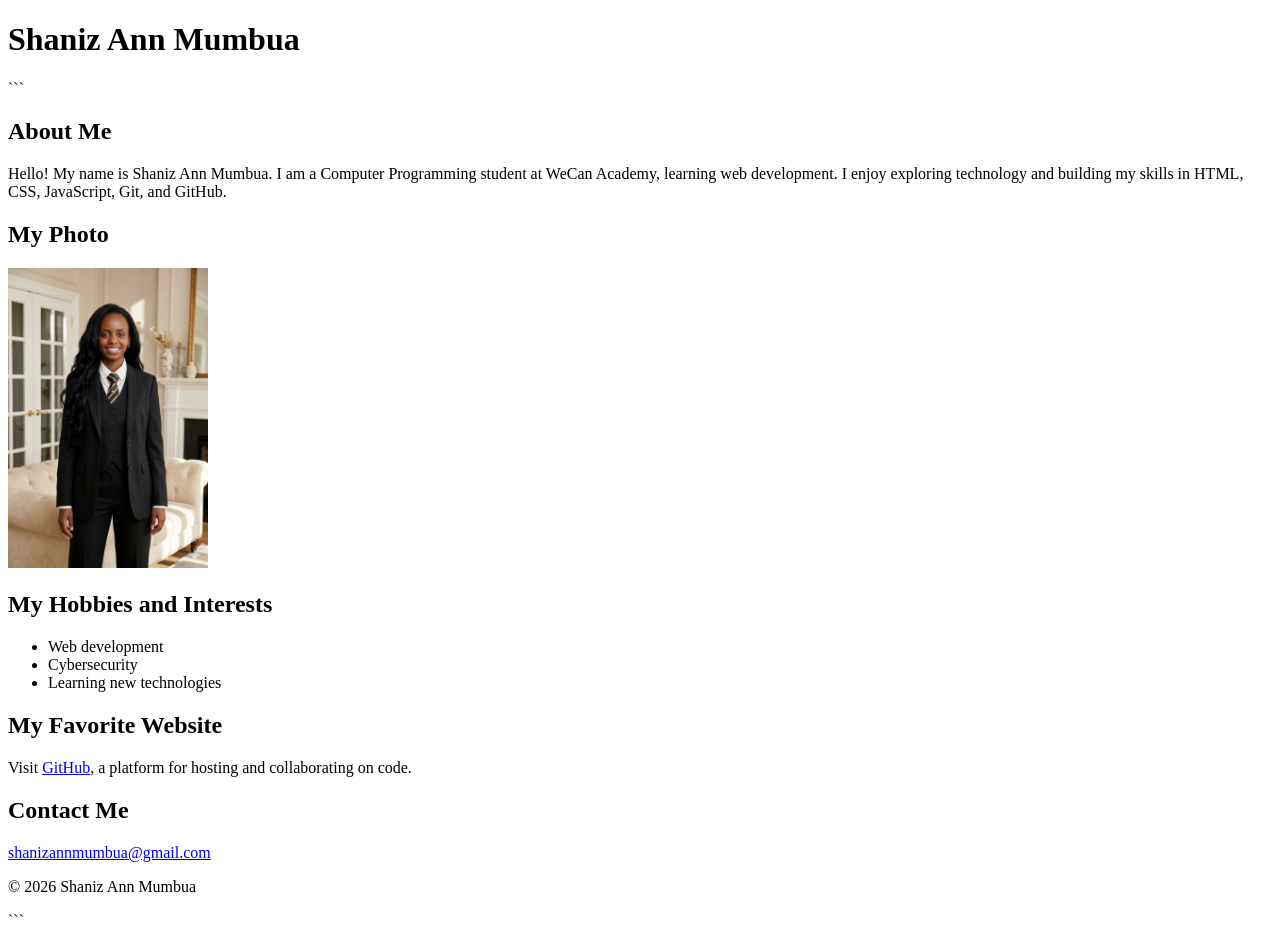
==== index.html @ b4c2e9be "feat: add first personal webpage" ====
<!DOCTYPE html>

<html lang="en">
<head>
    <meta charset="UTF-8">
    <meta name="viewport" content="width=device-width, initial-scale=1.0">
    <title>Shaniz Ann Mumbua - About Me</title>
</head>
<body>
    <header>
        <h1>Shaniz Ann Mumbua</h1>
    </header>

```
<main>
    <section>
        <h2>About Me</h2>
        <p>
            Hello! My name is Shaniz Ann Mumbua. I am a Computer Programming
            student at WeCan Academy, learning web development. I enjoy
            exploring technology and building my skills in HTML, CSS,
            JavaScript, Git, and GitHub.
        </p>
    </section>

    <section>
        <h2>My Photo</h2>
        <img src="images/my-photo.png"
             alt="Placeholder image representing Shaniz"
             width="200"
             height="300">
    </section>

    <section>
        <h2>My Hobbies and Interests</h2>
        <ul>
            <li>Web development</li>
            <li>Cybersecurity</li>
            <li>Learning new technologies</li>
        </ul>
    </section>

    <section>
        <h2>My Favorite Website</h2>
        <p>
            Visit <a href="https://github.com">GitHub</a>,
            a platform for hosting and collaborating on code.
        </p>
    </section>

    <section>
        <h2>Contact Me</h2>
        <p>
            <a href="mailto:shanizannmumbua@gmail.com">
                shanizannmumbua@gmail.com
            </a>
        </p>
    </section>
</main>

<footer>
    <p>&copy; 2026 Shaniz Ann Mumbua</p>
</footer>
```

</body>
</html>
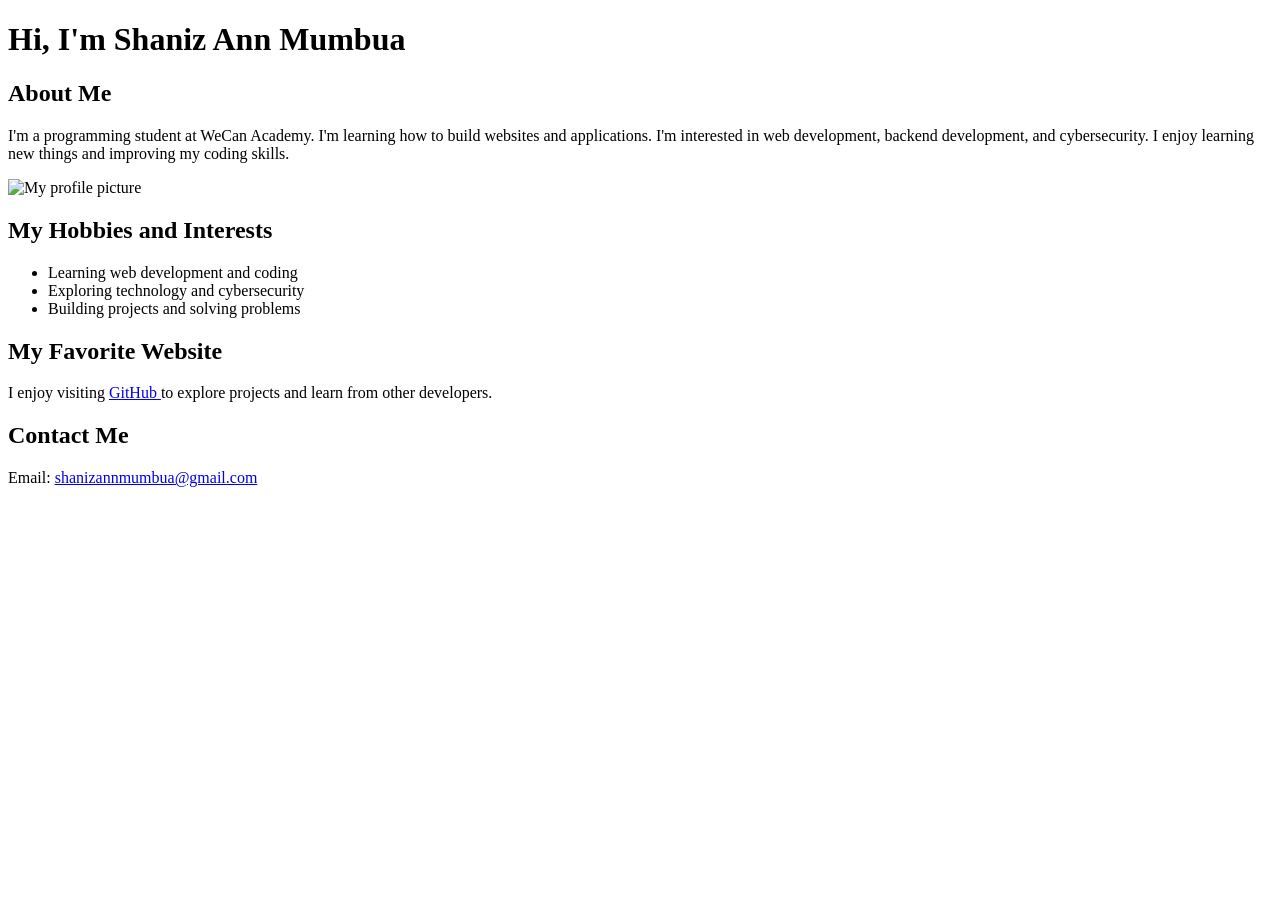
==== commit dcbc2455: "Add: About Me HTML page" ====
--- a/index.html
+++ b/index.html
@@ -1,5 +1,4 @@
 <!DOCTYPE html>
-
 <html lang="en">
 <head>
     <meta charset="UTF-8">
@@ -8,61 +7,52 @@
 </head>
 <body>
     <header>
-        <h1>Shaniz Ann Mumbua</h1>
+        <h1>Hi, I'm Shaniz Ann Mumbua</h1>
     </header>
 
-```
-<main>
-    <section>
-        <h2>About Me</h2>
-        <p>
-            Hello! My name is Shaniz Ann Mumbua. I am a Computer Programming
-            student at WeCan Academy, learning web development. I enjoy
-            exploring technology and building my skills in HTML, CSS,
-            JavaScript, Git, and GitHub.
-        </p>
-    </section>
+    <main>
+        <section>
+            <h2>About Me</h2>
 
-    <section>
-        <h2>My Photo</h2>
-        <img src="images/my-photo.png"
-             alt="Placeholder image representing Shaniz"
-             width="200"
-             height="300">
-    </section>
+            <p>
+                I'm a programming student at WeCan Academy. I'm learning how
+                to build websites and applications. I'm interested in web
+                development, backend development, and cybersecurity.
+                I enjoy learning new things and improving my coding skills.
+            </p>
+            <img src="./images/photo.jpg" alt="My profile picture" width="300" height="400">
+        </section>
 
-    <section>
-        <h2>My Hobbies and Interests</h2>
-        <ul>
-            <li>Web development</li>
-            <li>Cybersecurity</li>
-            <li>Learning new technologies</li>
-        </ul>
-    </section>
+        <section>
+            <h2>My Hobbies and Interests</h2>
+            <ul>
+                <li>Learning web development and coding</li>
+                <li>Exploring technology and cybersecurity</li>
+                <li>Building projects and solving problems</li>
+            </ul>
+        </section>
 
-    <section>
-        <h2>My Favorite Website</h2>
-        <p>
-            Visit <a href="https://github.com">GitHub</a>,
-            a platform for hosting and collaborating on code.
-        </p>
-    </section>
+        <section>
+            <h2>My Favorite Website</h2>
+            <p>
+                I enjoy visiting
+                <a href="https://github.com/" target="_blank">
+                    GitHub
+                </a>
+                to explore projects and learn from other developers.
+            </p>
+        </section>
 
-    <section>
-        <h2>Contact Me</h2>
-        <p>
-            <a href="mailto:shanizannmumbua@gmail.com">
-                shanizannmumbua@gmail.com
-            </a>
-        </p>
-    </section>
-</main>
+        <section>
+            <h2>Contact Me</h2>
 
-<footer>
-    <p>&copy; 2026 Shaniz Ann Mumbua</p>
-</footer>
-```
-
+            <p>
+                Email:
+                <a href="mailto:shanizannmumbua@gmail.com">
+                    shanizannmumbua@gmail.com
+                </a>
+            </p>
+        </section>
+    </main>
 </body>
-</html>
-
+</html>
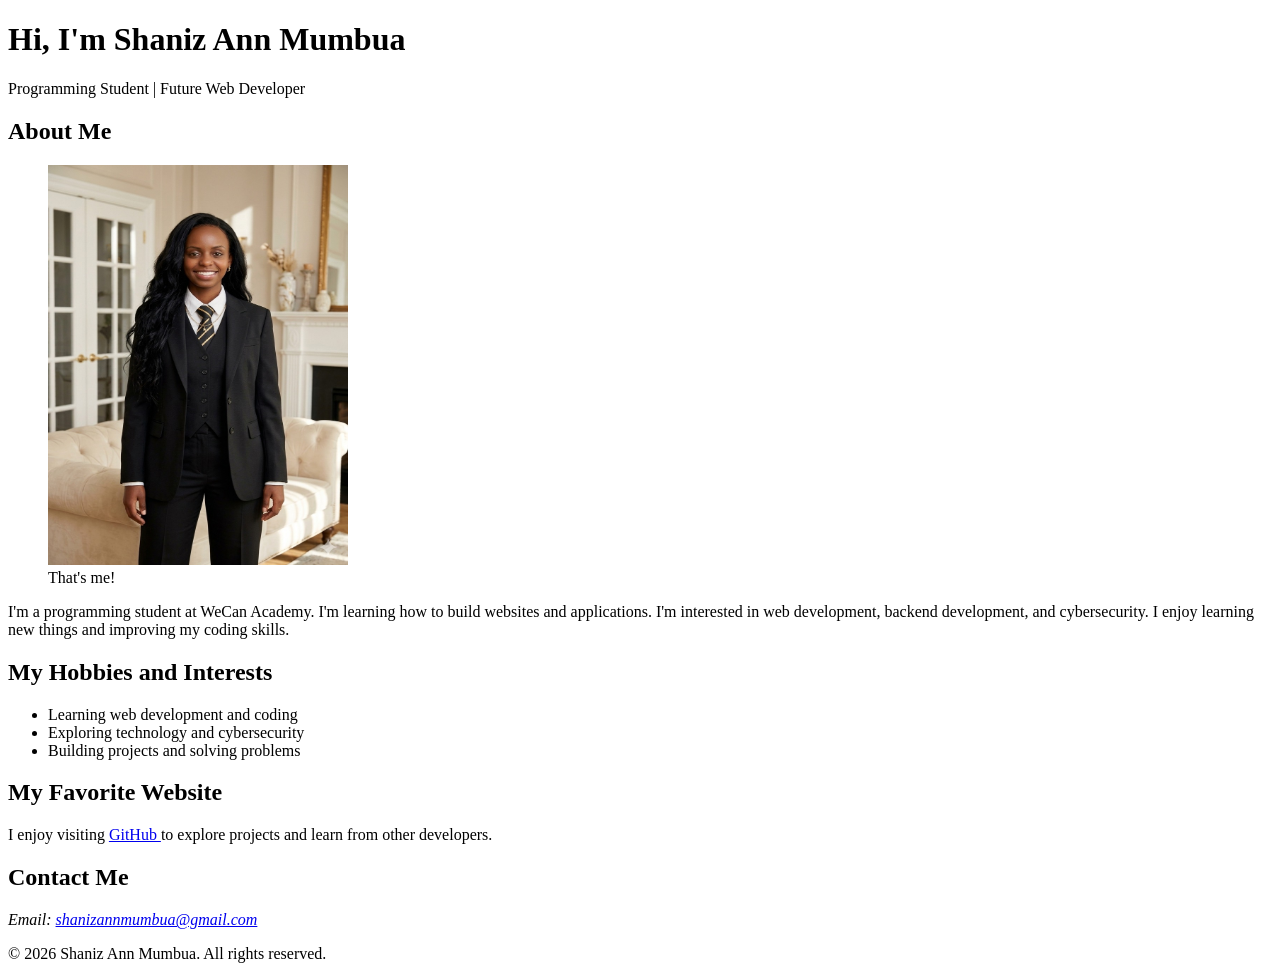
==== commit faf95f0c: "Refactor index.html for better semantics and accessibility Updated the structure and semantics of th" ====
--- a/index.html
+++ b/index.html
@@ -1,18 +1,39 @@
+
 <!DOCTYPE html>
 <html lang="en">
 <head>
     <meta charset="UTF-8">
     <meta name="viewport" content="width=device-width, initial-scale=1.0">
-    <title>Shaniz Ann Mumbua - About Me</title>
+
+    <meta
+        name="description"
+        content="Learn more about Shaniz Ann Mumbua, a programming student at WeCan Academy interested in web development, backend development, and cybersecurity."
+    >
+
+    <title>About Me | Shaniz Ann Mumbua</title>
 </head>
+
 <body>
+
     <header>
         <h1>Hi, I'm Shaniz Ann Mumbua</h1>
+        <p>Programming Student | Future Web Developer</p>
     </header>
 
     <main>
-        <section>
-            <h2>About Me</h2>
+
+        <section aria-labelledby="about-heading">
+            <h2 id="about-heading">About Me</h2>
+
+            <figure>
+                <img
+                    src="./images/photo.jpg"
+                    alt="Portrait of Shaniz Ann Mumbua"
+                    width="300"
+                    height="400"
+                >
+                <figcaption>That's me!</figcaption>
+            </figure>
 
             <p>
                 I'm a programming student at WeCan Academy. I'm learning how
@@ -20,11 +41,11 @@
                 development, backend development, and cybersecurity.
                 I enjoy learning new things and improving my coding skills.
             </p>
-            <img src="./images/photo.jpg" alt="My profile picture" width="300" height="400">
         </section>
 
-        <section>
-            <h2>My Hobbies and Interests</h2>
+        <section aria-labelledby="interests-heading">
+            <h2 id="interests-heading">My Hobbies and Interests</h2>
+
             <ul>
                 <li>Learning web development and coding</li>
                 <li>Exploring technology and cybersecurity</li>
@@ -32,27 +53,41 @@
             </ul>
         </section>
 
-        <section>
-            <h2>My Favorite Website</h2>
+        <section aria-labelledby="website-heading">
+            <h2 id="website-heading">My Favorite Website</h2>
+
             <p>
                 I enjoy visiting
-                <a href="https://github.com/" target="_blank">
+                <a
+                    href="https://github.com/"
+                    target="_blank"
+                    rel="noopener noreferrer"
+                    aria-label="Visit GitHub, opens in a new tab"
+                >
                     GitHub
                 </a>
                 to explore projects and learn from other developers.
             </p>
         </section>
 
-        <section>
-            <h2>Contact Me</h2>
+        <section aria-labelledby="contact-heading">
+            <h2 id="contact-heading">Contact Me</h2>
 
-            <p>
-                Email:
-                <a href="mailto:shanizannmumbua@gmail.com">
-                    shanizannmumbua@gmail.com
-                </a>
-            </p>
+            <address>
+                <p>
+                    Email:
+                    <a href="mailto:shanizannmumbua@gmail.com">
+                        shanizannmumbua@gmail.com
+                    </a>
+                </p>
+            </address>
         </section>
+
     </main>
+
+    <footer>
+        <p>&copy; 2026 Shaniz Ann Mumbua. All rights reserved.</p>
+    </footer>
+
 </body>
-</html>+</html>
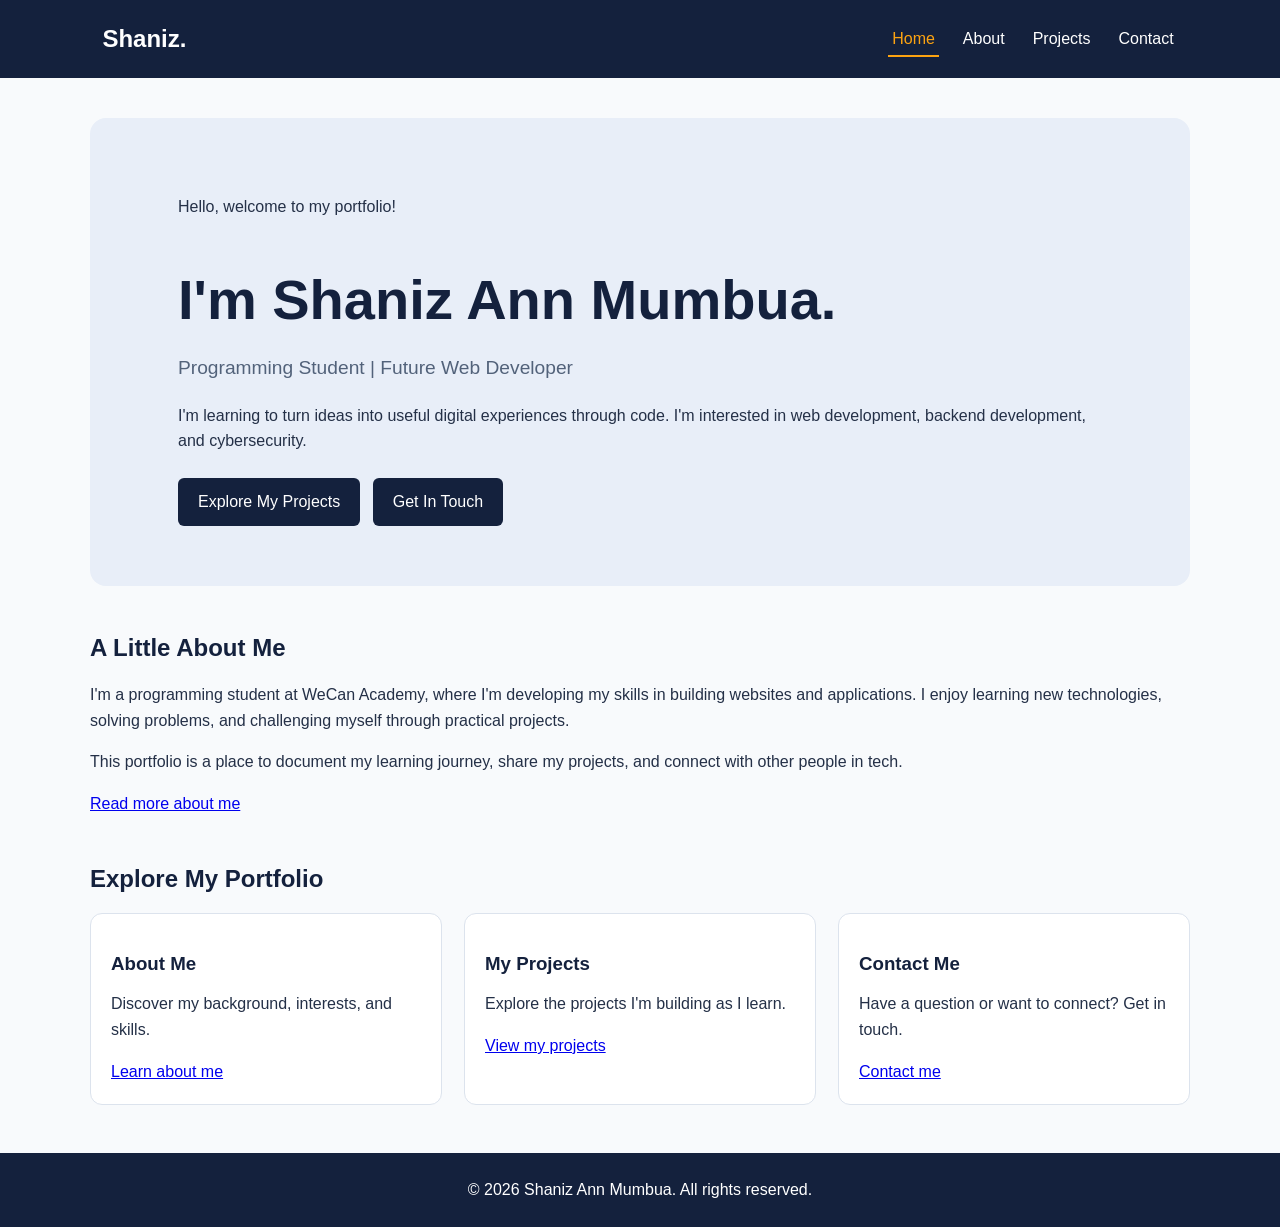
==== commit d6386366: "Revise index.html for portfolio updates" ====
--- a/index.html
+++ b/index.html
@@ -4,88 +4,89 @@
 <head>
     <meta charset="UTF-8">
     <meta name="viewport" content="width=device-width, initial-scale=1.0">
-
-    <meta
-        name="description"
-        content="Learn more about Shaniz Ann Mumbua, a programming student at WeCan Academy interested in web development, backend development, and cybersecurity."
-    >
-
-    <title>About Me | Shaniz Ann Mumbua</title>
+    <meta name="description" content="Welcome to the personal portfolio of Shaniz Ann Mumbua, a programming student at WeCan Academy.">
+    <title>Home | Shaniz Ann Mumbua</title>
+    <link rel="stylesheet" href="style.css">
 </head>
-
 <body>
 
-    <header>
-        <h1>Hi, I'm Shaniz Ann Mumbua</h1>
-        <p>Programming Student | Future Web Developer</p>
+    <header class="site-header">
+        <a class="logo" href="index.html">Shaniz.</a>
+
+        <nav aria-label="Main navigation">
+            <ul>
+                <li><a href="index.html" aria-current="page">Home</a></li>
+                <li><a href="about.html">About</a></li>
+                <li><a href="projects.html">Projects</a></li>
+                <li><a href="contact.html">Contact</a></li>
+            </ul>
+        </nav>
     </header>
 
     <main>
+        <section class="hero">
+            <p>Hello, welcome to my portfolio!</p>
 
-        <section aria-labelledby="about-heading">
-            <h2 id="about-heading">About Me</h2>
+            <h1>I'm Shaniz Ann Mumbua.</h1>
 
-            <figure>
-                <img
-                    src="./images/photo.jpg"
-                    alt="Portrait of Shaniz Ann Mumbua"
-                    width="300"
-                    height="400"
-                >
-                <figcaption>That's me!</figcaption>
-            </figure>
+            <p class="tagline">
+                Programming Student | Future Web Developer
+            </p>
 
             <p>
-                I'm a programming student at WeCan Academy. I'm learning how
-                to build websites and applications. I'm interested in web
-                development, backend development, and cybersecurity.
-                I enjoy learning new things and improving my coding skills.
+                I'm learning to turn ideas into useful digital experiences
+                through code. I'm interested in web development, backend
+                development, and cybersecurity.
             </p>
+
+            <a class="button" href="projects.html">Explore My Projects</a>
+            <a class="button" href="contact.html">Get In Touch</a>
         </section>
 
-        <section aria-labelledby="interests-heading">
-            <h2 id="interests-heading">My Hobbies and Interests</h2>
+        <section aria-labelledby="welcome-heading">
+            <h2 id="welcome-heading">A Little About Me</h2>
 
-            <ul>
-                <li>Learning web development and coding</li>
-                <li>Exploring technology and cybersecurity</li>
-                <li>Building projects and solving problems</li>
-            </ul>
+            <p>
+                I'm a programming student at WeCan Academy, where I'm
+                developing my skills in building websites and applications.
+                I enjoy learning new technologies, solving problems, and
+                challenging myself through practical projects.
+            </p>
+
+            <p>
+                This portfolio is a place to document my learning journey,
+                share my projects, and connect with other people in tech.
+            </p>
+
+            <a href="about.html">Read more about me</a>
         </section>
 
-        <section aria-labelledby="website-heading">
-            <h2 id="website-heading">My Favorite Website</h2>
+        <section aria-labelledby="explore-heading">
+            <h2 id="explore-heading">Explore My Portfolio</h2>
 
-            <p>
-                I enjoy visiting
-                <a
-                    href="https://github.com/"
-                    target="_blank"
-                    rel="noopener noreferrer"
-                    aria-label="Visit GitHub, opens in a new tab"
-                >
-                    GitHub
-                </a>
-                to explore projects and learn from other developers.
-            </p>
+            <div class="card-grid">
+                <article class="card">
+                    <h3>About Me</h3>
+                    <p>Discover my background, interests, and skills.</p>
+                    <a href="about.html">Learn about me</a>
+                </article>
+
+                <article class="card">
+                    <h3>My Projects</h3>
+                    <p>Explore the projects I'm building as I learn.</p>
+                    <a href="projects.html">View my projects</a>
+                </article>
+
+                <article class="card">
+                    <h3>Contact Me</h3>
+                    <p>Have a question or want to connect? Get in touch.</p>
+                    <a href="contact.html">Contact me</a>
+                </article>
+            </div>
         </section>
-
-        <section aria-labelledby="contact-heading">
-            <h2 id="contact-heading">Contact Me</h2>
-
-            <address>
-                <p>
-                    Email:
-                    <a href="mailto:shanizannmumbua@gmail.com">
-                        shanizannmumbua@gmail.com
-                    </a>
-                </p>
-            </address>
-        </section>
-
     </main>
 
-    <footer>
+    <footer class="site-footer">
         <p>&copy; 2026 Shaniz Ann Mumbua. All rights reserved.</p>
     </footer>
 
--- a/style.css
+++ b/style.css
@@ -0,0 +1,258 @@
+
+/* General page styling */
+* {
+    box-sizing: border-box;
+}
+
+body {
+    margin: 0;
+    font-family: Arial, sans-serif;
+    line-height: 1.6;
+    color: #243047;
+    background-color: #f8fafc;
+}
+
+img {
+    max-width: 100%;
+    height: auto;
+}
+
+/* Header and navigation */
+.site-header {
+    background-color: #14213d;
+    color: white;
+    padding: 20px 8%;
+    display: flex;
+    justify-content: space-between;
+    align-items: center;
+    flex-wrap: wrap;
+    gap: 16px;
+}
+
+.logo {
+    color: white;
+    text-decoration: none;
+    font-size: 1.5rem;
+    font-weight: bold;
+}
+
+nav ul {
+    display: flex;
+    flex-wrap: wrap;
+    gap: 20px;
+    list-style: none;
+    padding: 0;
+    margin: 0;
+}
+
+nav a {
+    color: white;
+    text-decoration: none;
+    padding: 8px 4px;
+}
+
+nav a:hover,
+nav a:focus-visible {
+    text-decoration: underline;
+}
+
+nav a[aria-current="page"] {
+    color: #fca311;
+    border-bottom: 2px solid #fca311;
+}
+
+/* Main content */
+main {
+    width: min(1100px, 88%);
+    margin: 40px auto;
+    min-height: 65vh;
+}
+
+section {
+    margin-bottom: 48px;
+}
+
+h1,
+h2,
+h3 {
+    line-height: 1.2;
+    color: #14213d;
+}
+
+.hero {
+    background-color: #e8eef8;
+    padding: 60px 8%;
+    border-radius: 16px;
+}
+
+.hero h1 {
+    font-size: clamp(2rem, 5vw, 3.5rem);
+    margin-bottom: 12px;
+}
+
+.tagline {
+    color: #52627a;
+    font-size: 1.2rem;
+}
+
+.button {
+    display: inline-block;
+    background-color: #14213d;
+    color: white;
+    text-decoration: none;
+    padding: 11px 20px;
+    border-radius: 6px;
+    margin: 8px 8px 0 0;
+}
+
+.button:hover,
+.button:focus-visible {
+    background-color: #30466d;
+}
+
+/* Cards and project images */
+.card-grid {
+    display: grid;
+    grid-template-columns: repeat(auto-fit, minmax(230px, 1fr));
+    gap: 22px;
+}
+
+.card {
+    background-color: white;
+    border: 1px solid #dce3ed;
+    border-radius: 12px;
+    overflow: hidden;
+    padding: 20px;
+}
+
+.card img {
+    width: 100%;
+    height: 190px;
+    object-fit: cover;
+    border-radius: 8px;
+}
+
+.card h3 {
+    margin-bottom: 8px;
+}
+
+/* About page */
+.profile-image {
+    width: 240px;
+    border-radius: 12px;
+}
+
+.timeline {
+    border-left: 3px solid #fca311;
+    padding-left: 20px;
+}
+
+.timeline-item {
+    margin-bottom: 24px;
+}
+
+/* Forms */
+form {
+    max-width: 700px;
+}
+
+fieldset {
+    border: 1px solid #cbd5e1;
+    border-radius: 10px;
+    padding: 20px;
+    margin-bottom: 24px;
+}
+
+legend {
+    font-weight: bold;
+    padding: 0 8px;
+}
+
+label {
+    display: block;
+    margin-bottom: 6px;
+    font-weight: 600;
+}
+
+input,
+select,
+textarea {
+    width: 100%;
+    padding: 12px;
+    border: 1px solid #aab5c5;
+    border-radius: 6px;
+    font: inherit;
+    margin-bottom: 16px;
+}
+
+input[type="checkbox"] {
+    width: auto;
+    margin-right: 8px;
+}
+
+.checkbox-label {
+    display: inline;
+}
+
+textarea {
+    resize: vertical;
+}
+
+button {
+    background-color: #14213d;
+    color: white;
+    border: none;
+    border-radius: 6px;
+    padding: 12px 24px;
+    font: inherit;
+    cursor: pointer;
+}
+
+button:hover,
+button:focus-visible {
+    background-color: #30466d;
+}
+
+a:focus-visible,
+button:focus-visible,
+input:focus-visible,
+select:focus-visible,
+textarea:focus-visible {
+    outline: 3px solid #fca311;
+    outline-offset: 3px;
+}
+
+/* Footer */
+.site-footer {
+    background-color: #14213d;
+    color: white;
+    text-align: center;
+    padding: 24px;
+}
+
+.site-footer p {
+    margin: 0;
+}
+
+address {
+    font-style: normal;
+}
+
+@media (max-width: 600px) {
+    .site-header {
+        flex-direction: column;
+        align-items: flex-start;
+    }
+
+    nav ul {
+        gap: 12px;
+    }
+
+    main {
+        width: 92%;
+    }
+
+    .hero {
+        padding: 35px 24px;
+    }
+}
